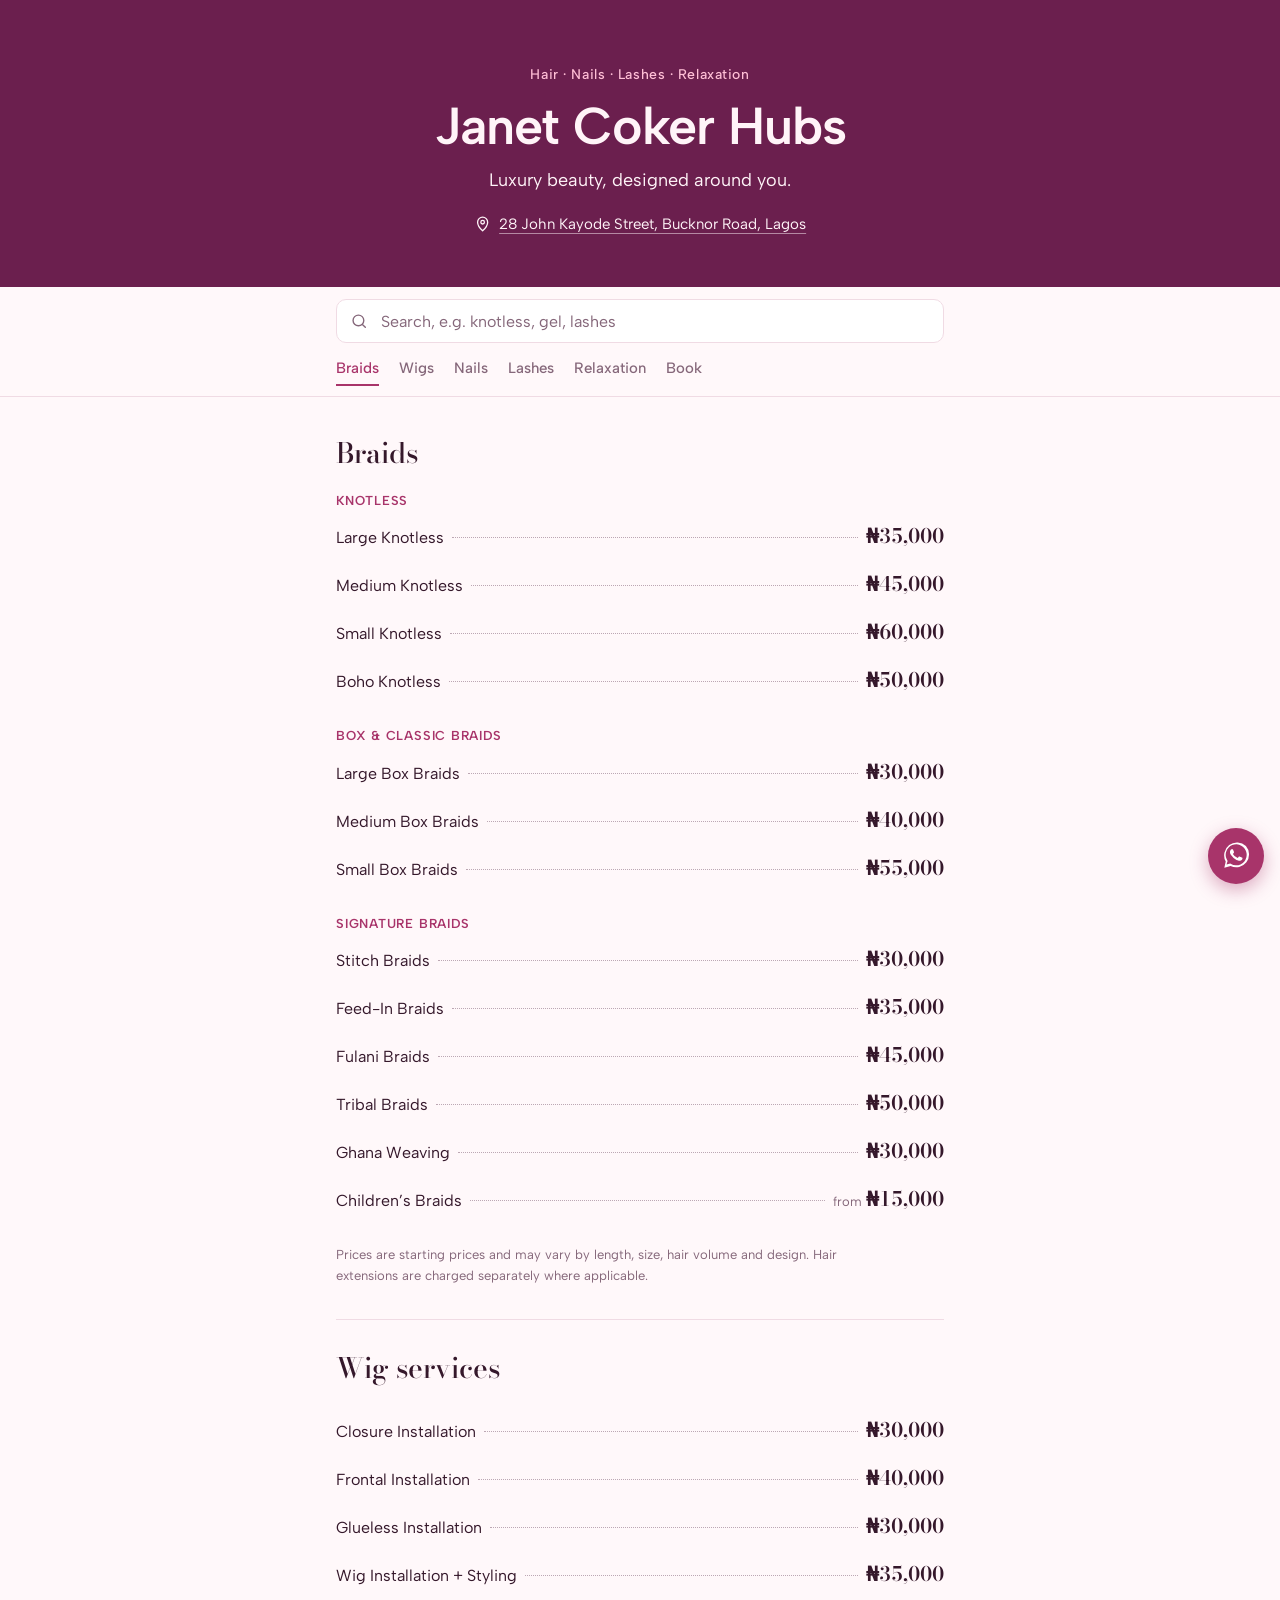
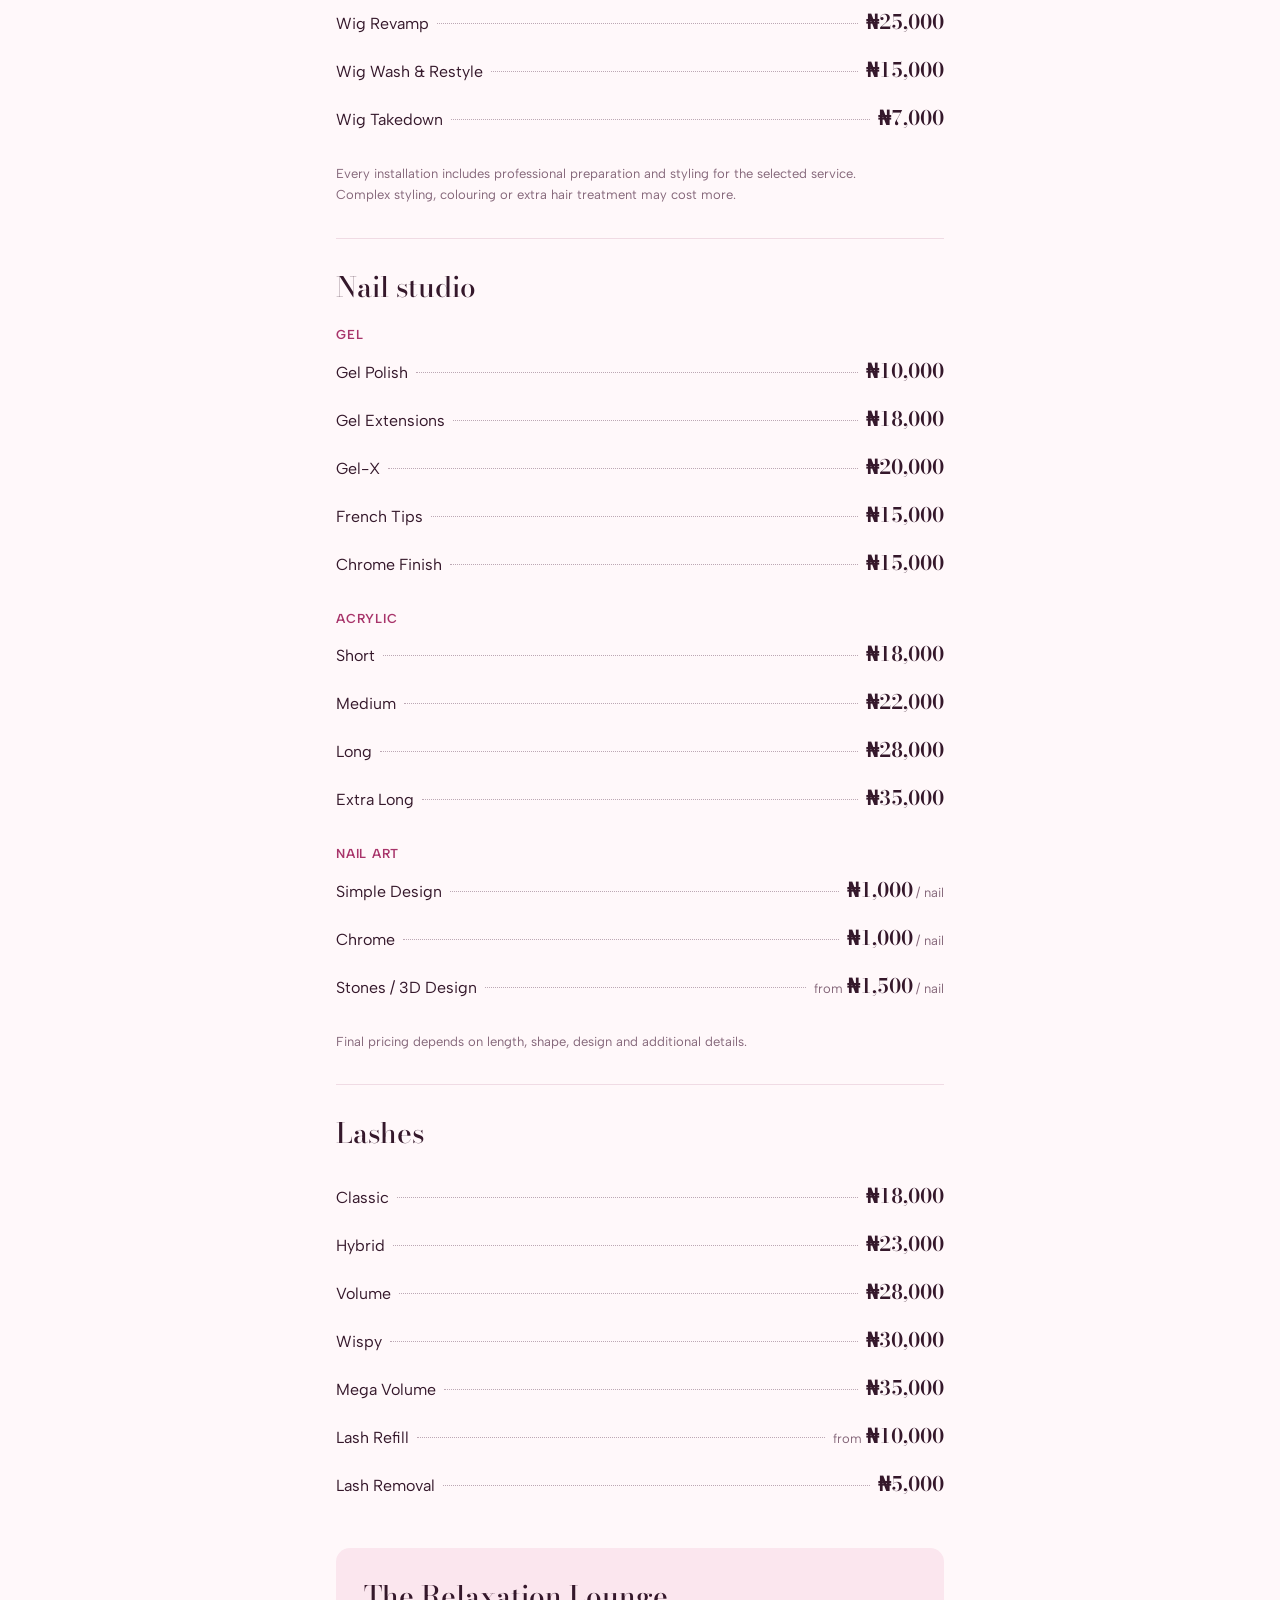
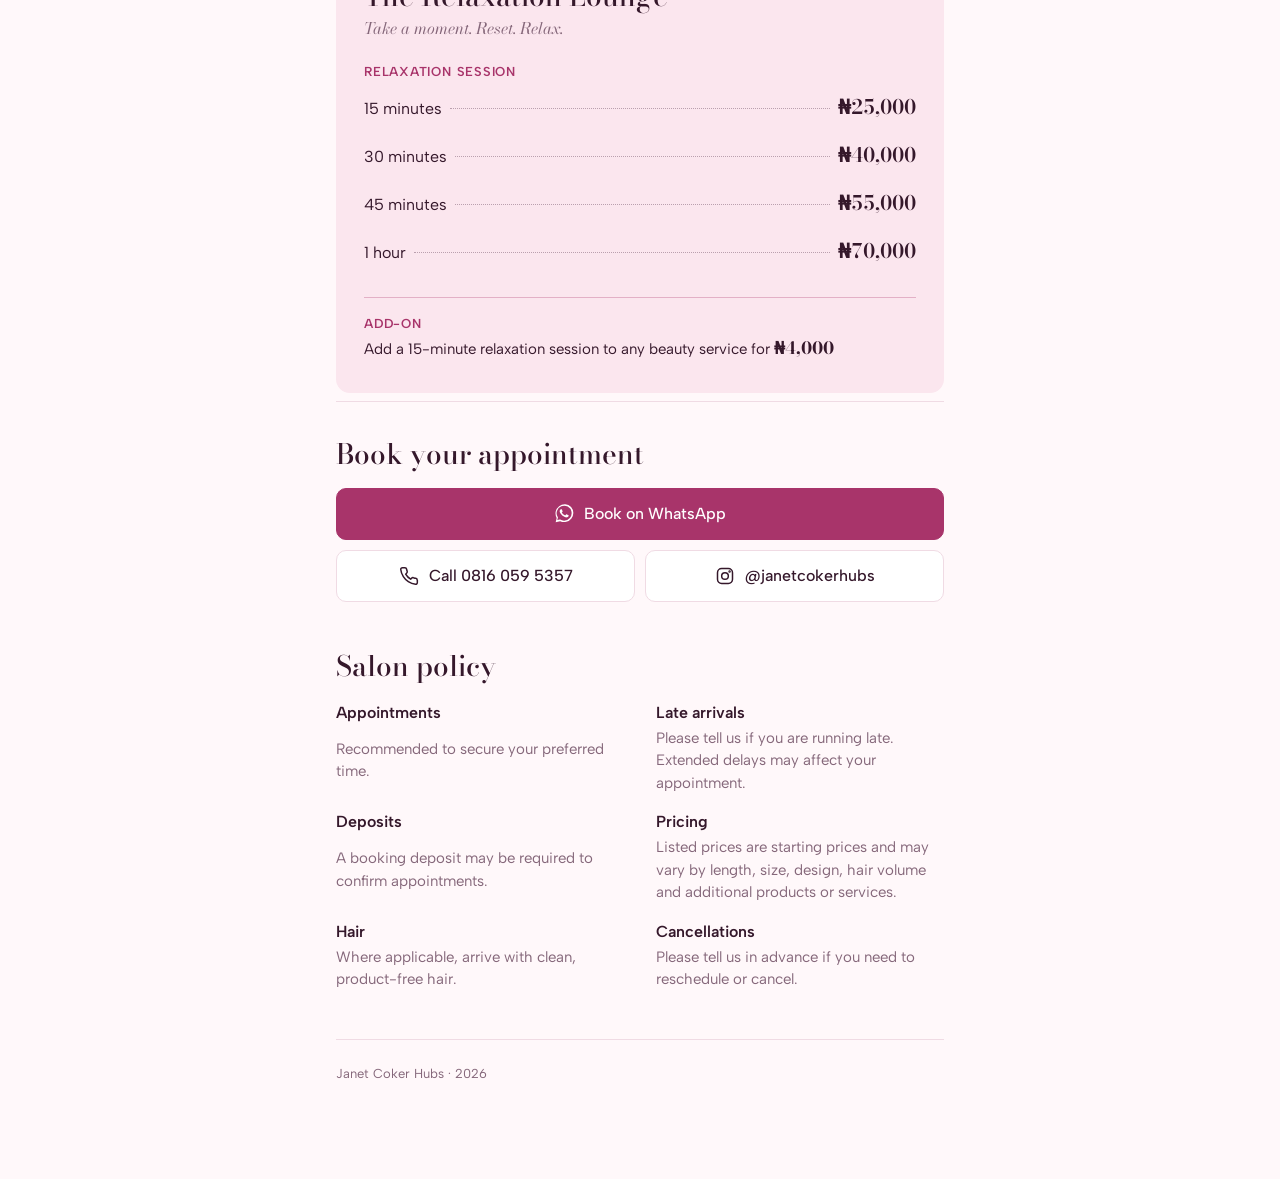
==== docs/index.html @ 13b40c83 "Deploy to Wasmer Edge; move site into docs/ GitHub Pages now serves /docs and Wasmer's Staticfile po" ====
<!doctype html>
<html lang="en">
<head>
  <meta charset="utf-8">
  <meta name="viewport" content="width=device-width, initial-scale=1, viewport-fit=cover">
  <title>Janet Coker Hubs Price List</title>
  <meta name="description" content="Prices for braids, wig services, nails, lashes and relaxation at Janet Coker Hubs, 28 John Kayode Street, Bucknor Road, Lagos.">
  <meta name="theme-color" content="#6B1F4E">
  <meta name="color-scheme" content="light only">
  <link rel="icon" href="data:image/svg+xml,%3Csvg xmlns='http://www.w3.org/2000/svg' viewBox='0 0 64 64'%3E%3Ccircle cx='32' cy='32' r='30' fill='%236B1F4E'/%3E%3Ccircle cx='32' cy='32' r='12' fill='%23FFBFD6'/%3E%3C/svg%3E">
  <link rel="preconnect" href="https://fonts.googleapis.com">
  <link rel="preconnect" href="https://fonts.gstatic.com" crossorigin>
  <link href="https://fonts.googleapis.com/css2?family=Albert+Sans:wght@400;500;600&family=Bodoni+Moda:ital,opsz,wght@0,6..96,500;0,6..96,600;1,6..96,500&display=swap" rel="stylesheet">
  <link rel="stylesheet" href="styles.css">
</head>
<body>

  <header class="hero">
    <div class="wrap">
      <p class="services-line">Hair · Nails · Lashes · Relaxation</p>
      <h1 class="brand">Janet Coker Hubs</h1>
      <p class="tagline">Luxury beauty, designed around you.</p>
      <a class="address" href="https://www.google.com/maps/search/?api=1&amp;query=28+John+Kayode+Street,+Bucknor+Road,+Lagos" target="_blank" rel="noopener">
        <svg viewBox="0 0 24 24" aria-hidden="true" class="stroke"><path d="M12 22s7-6.2 7-12a7 7 0 1 0-14 0c0 5.8 7 12 7 12z"/><circle cx="12" cy="10" r="2.5"/></svg>
        28 John Kayode Street, Bucknor Road, Lagos
      </a>
    </div>
  </header>

  <nav class="toolbar" aria-label="Menu sections">
    <div class="wrap">
      <div class="search">
        <svg viewBox="0 0 24 24" aria-hidden="true"><circle cx="11" cy="11" r="7"/><path d="m20 20-3.5-3.5"/></svg>
        <input id="search" type="search" placeholder="Search, e.g. knotless, gel, lashes" autocomplete="off" aria-label="Search services">
        <button id="clear-search" class="search__clear" type="button" aria-label="Clear search" hidden>&times;</button>
      </div>
      <ul class="chips" id="chips"></ul>
    </div>
  </nav>

  <div class="wrap">
    <main id="menu" class="menu"></main>

    <p class="no-results" id="no-results" hidden>
      Nothing on the menu matches “<span id="no-results-term"></span>”.
      Ask us on WhatsApp and we’ll tell you if we can do it.
    </p>

    <section class="book" id="book" aria-labelledby="book-title">
      <h2 id="book-title">Book your appointment</h2>
      <div class="book__actions">
        <a class="btn btn--primary" href="https://wa.me/2348160595357" target="_blank" rel="noopener">
          <svg viewBox="0 0 24 24" aria-hidden="true"><path d="M20.5 3.5A11 11 0 0 0 3.2 16.7L2 22l5.4-1.4A11 11 0 0 0 20.5 3.5zM12 20a8.9 8.9 0 0 1-4.6-1.3l-.3-.2-3.2.8.9-3.1-.2-.3A9 9 0 1 1 12 20zm4.9-6.7c-.3-.1-1.6-.8-1.8-.9-.3-.1-.4-.1-.6.1l-.8 1c-.2.2-.3.2-.6.1a7.4 7.4 0 0 1-3.6-3.2c-.3-.5.3-.4.8-1.4.1-.2 0-.3 0-.4l-.8-2c-.2-.5-.4-.4-.6-.4h-.5a1 1 0 0 0-.7.3 3 3 0 0 0-.9 2.2 5.1 5.1 0 0 0 1.1 2.7 11.7 11.7 0 0 0 4.5 4c1.7.7 2.3.8 3.2.6a2.7 2.7 0 0 0 1.8-1.2 2.2 2.2 0 0 0 .1-1.2c0-.1-.2-.2-.5-.3z"/></svg>
          Book on WhatsApp
        </a>
        <a class="btn" href="tel:+2348160595357">
          <svg viewBox="0 0 24 24" aria-hidden="true" class="stroke"><path d="M22 16.9v3a2 2 0 0 1-2.2 2 19.8 19.8 0 0 1-8.6-3.1 19.5 19.5 0 0 1-6-6A19.8 19.8 0 0 1 2.1 4.2 2 2 0 0 1 4.1 2h3a2 2 0 0 1 2 1.7c.1.9.4 1.8.7 2.7a2 2 0 0 1-.5 2.1L8 9.8a16 16 0 0 0 6 6l1.3-1.3a2 2 0 0 1 2.1-.4c.9.3 1.8.6 2.7.7a2 2 0 0 1 1.7 2z"/></svg>
          Call 0816 059 5357
        </a>
        <a class="btn" href="https://instagram.com/janetcokerhubs" target="_blank" rel="noopener">
          <svg viewBox="0 0 24 24" aria-hidden="true" class="stroke"><rect x="3" y="3" width="18" height="18" rx="5"/><circle cx="12" cy="12" r="4"/><circle cx="17.5" cy="6.5" r=".6"/></svg>
          @janetcokerhubs
        </a>
      </div>
    </section>

    <section class="policy" id="policy" aria-labelledby="policy-title">
      <h2 id="policy-title">Salon policy</h2>
      <dl class="policy__list" id="policy-list"></dl>
    </section>

    <footer class="footer">
      <p>Janet Coker Hubs &middot; <span id="year"></span></p>
    </footer>
  </div>

  <a class="fab" href="https://wa.me/2348160595357" target="_blank" rel="noopener" aria-label="Book on WhatsApp">
    <svg viewBox="0 0 24 24" aria-hidden="true"><path d="M20.5 3.5A11 11 0 0 0 3.2 16.7L2 22l5.4-1.4A11 11 0 0 0 20.5 3.5zM12 20a8.9 8.9 0 0 1-4.6-1.3l-.3-.2-3.2.8.9-3.1-.2-.3A9 9 0 1 1 12 20zm4.9-6.7c-.3-.1-1.6-.8-1.8-.9-.3-.1-.4-.1-.6.1l-.8 1c-.2.2-.3.2-.6.1a7.4 7.4 0 0 1-3.6-3.2c-.3-.5.3-.4.8-1.4.1-.2 0-.3 0-.4l-.8-2c-.2-.5-.4-.4-.6-.4h-.5a1 1 0 0 0-.7.3 3 3 0 0 0-.9 2.2 5.1 5.1 0 0 0 1.1 2.7 11.7 11.7 0 0 0 4.5 4c1.7.7 2.3.8 3.2.6a2.7 2.7 0 0 0 1.8-1.2 2.2 2.2 0 0 0 .1-1.2c0-.1-.2-.2-.5-.3z"/></svg>
  </a>

  <script src="menu-data.js"></script>
  <script src="script.js"></script>
</body>
</html>
---- docs/styles.css ----
/*
  Layout: one left-aligned column read like a printed salon price list.
  Dotted leaders run from each service to its price. The berry header is
  the one bold block; the Relaxation Lounge is the only boxed section.
*/
:root {
  --bg: #fff8fa;
  --surface: #ffffff;
  --ink: #35182b;
  --muted: #85677a;
  --line: #f0dbe4;
  --accent: #a8346a;
  --on-accent: #ffffff;
  --accent-soft: #fbe6ee;
  --hero-bg: #6b1f4e;
  --hero-ink: #fff4f8;
  --hero-accent: #ffbfd6;

  --display: "Bodoni Moda", "Didot", "Bodoni 72", Georgia, serif;
  --body: "Albert Sans", system-ui, -apple-system, "Segoe UI", Roboto, sans-serif;

  --step--1: .8125rem;  /* 13px  labels, notes */
  --step-0: 1rem;       /* 16px  body, service names */
  --step-1: 1.25rem;    /* 20px  prices */
  --step-2: 1.75rem;    /* 28px  section titles */
  --step-3: clamp(2.5rem, 11vw, 3.75rem); /* brand */

  --gutter: 16px;
  --measure: 40rem;
  --toolbar-h: 118px;
  color-scheme: light;
}

/* ============ Base ============ */
*, *::before, *::after { box-sizing: border-box; }
html { scroll-behavior: smooth; -webkit-text-size-adjust: 100%; }

body {
  margin: 0;
  background: var(--bg);
  color: var(--ink);
  font-family: var(--body);
  font-size: var(--step-0);
  line-height: 1.5;
  -webkit-font-smoothing: antialiased;
}
h1, h2, h3, p, dl, dd { margin: 0; }
h1, h2 { text-wrap: balance; }
a { color: inherit; }
[hidden] { display: none !important; }
:focus-visible { outline: 2px solid var(--accent); outline-offset: 3px; border-radius: 4px; }

svg { width: 1.15em; height: 1.15em; flex: none; fill: currentColor; }
svg.stroke {
  fill: none; stroke: currentColor; stroke-width: 1.8; stroke-linecap: round; stroke-linejoin: round;
}

.wrap {
  max-width: var(--measure);
  margin-inline: auto;
  padding-inline: var(--gutter);
}

/* ============ Header ============ */
.hero {
  background: var(--hero-bg);
  color: var(--hero-ink);
  padding-block: calc(40px + env(safe-area-inset-top, 0px)) 36px;
}
.hero .wrap { display: grid; gap: 14px; justify-items: center; text-align: center; }
/* Header text uses the sans face: solid strokes read better on the berry ground */
.services-line {
  font-size: .875rem;
  font-weight: 500;
  letter-spacing: .04em;
  color: var(--hero-accent);
}
.brand {
  font-family: var(--body);
  font-weight: 600;
  font-size: clamp(2.25rem, 10vw, 3.25rem);
  line-height: 1.05;
  letter-spacing: -.02em;
}
.tagline {
  text-wrap: balance;
  font-family: var(--body);
  font-size: 1.125rem;
  line-height: 1.4;
}
.address {
  justify-self: center;
  margin-top: 6px;
  display: inline-flex; align-items: center; gap: 8px;
  font-size: .9375rem;
  text-decoration: underline;
  text-decoration-color: color-mix(in srgb, var(--hero-ink) 50%, transparent);
  text-underline-offset: 4px;
}
.address:hover { text-decoration-color: var(--hero-accent); }

/* ============ Sticky search and section links ============ */
.toolbar {
  position: sticky;
  top: env(safe-area-inset-top, 0px);
  z-index: 10;
  background: color-mix(in srgb, var(--bg) 92%, transparent);
  -webkit-backdrop-filter: blur(12px);
  backdrop-filter: blur(12px);
  border-bottom: 1px solid var(--line);
  padding-block: 12px 10px;
}
.search { position: relative; display: flex; align-items: center; }
.search svg {
  position: absolute; left: 14px;
  color: var(--muted);
  pointer-events: none;
  fill: none; stroke: currentColor; stroke-width: 1.8; stroke-linecap: round;
}
.search input {
  width: 100%;
  height: 44px;
  padding: 0 44px;
  font: inherit;
  color: var(--ink);
  background: var(--surface);
  border: 1px solid var(--line);
  border-radius: 10px;
  outline: none;
  -webkit-appearance: none;
  appearance: none;
}
.search input::placeholder { color: var(--muted); }
.search input::-webkit-search-cancel-button { display: none; }
.search input:focus { border-color: var(--accent); }
.search__clear {
  position: absolute; right: 6px;
  width: 32px; height: 32px;
  border: 0; border-radius: 8px;
  background: transparent;
  color: var(--muted);
  font-size: 22px; line-height: 1;
  cursor: pointer;
}

.chips {
  list-style: none;
  margin: 10px 0 0;
  padding: 0;
  display: flex; gap: 20px;
  overflow-x: auto;
  scrollbar-width: none;
}
.chips::-webkit-scrollbar { display: none; }
.chip {
  display: block;
  white-space: nowrap;
  padding-block: 4px;
  font-size: .9375rem;
  font-weight: 500;
  text-decoration: none;
  color: var(--muted);
  border-bottom: 2px solid transparent;
}
.chip:hover { color: var(--ink); }
.chip.is-active { color: var(--accent); border-bottom-color: var(--accent); }

/* ============ Price list ============ */
.menu { display: grid; padding-block: 8px 0; }

.section {
  scroll-margin-top: calc(var(--toolbar-h) + env(safe-area-inset-top, 0px));
  padding-block: 32px;
  display: grid;
  gap: 22px;
}
.section + .section { border-top: 1px solid var(--line); }

.section__head { display: grid; gap: 4px; }
.section__title {
  font-family: var(--display);
  font-weight: 500;
  font-size: var(--step-2);
  line-height: 1.15;
}
.section__subtitle {
  font-family: var(--display);
  font-style: italic;
  color: var(--muted);
}

.group { display: grid; gap: 2px; }
.group__title {
  font-size: var(--step--1);
  font-weight: 600;
  letter-spacing: .06em;
  text-transform: uppercase;
  color: var(--accent);
}

.items { list-style: none; margin: 0; padding: 0; }
.item {
  display: flex;
  align-items: baseline;
  gap: 8px;
  padding-block: 9px;
}
.item__name { min-width: 0; }
.item__dots {
  flex: 1;
  min-width: 12px;
  border-bottom: 1px dotted color-mix(in srgb, var(--muted) 55%, transparent);
  transform: translateY(-5px);
}
.price {
  font-family: var(--display);
  font-weight: 600;
  font-size: var(--step-1);
  white-space: nowrap;
  font-variant-numeric: lining-nums tabular-nums;
}
.price__from, .price__unit {
  font-family: var(--body);
  font-weight: 400;
  font-size: var(--step--1);
  color: var(--muted);
}
.price__from { margin-right: 4px; }
.price__unit { margin-left: 3px; }

.note {
  font-size: var(--step--1);
  line-height: 1.6;
  color: var(--muted);
  max-width: 34rem;
}

/* The Relaxation Lounge is the one boxed section */
.section--featured {
  margin-block: 8px;
  padding: 28px 20px;
  background: var(--accent-soft);
  border-radius: 14px;
}
.section--featured + .section,
.section + .section--featured { border-top: 0; }
.callout {
  display: grid;
  gap: 2px;
  padding-top: 16px;
  border-top: 1px solid color-mix(in srgb, var(--accent) 30%, transparent);
  font-size: .9375rem;
}
.callout__label {
  font-size: var(--step--1);
  font-weight: 600;
  letter-spacing: .06em;
  text-transform: uppercase;
  color: var(--accent);
}
.callout strong { font-family: var(--display); font-size: 1.0625rem; }

.no-results {
  padding-block: 32px;
  color: var(--muted);
}

/* ============ Booking ============ */
.book {
  scroll-margin-top: calc(var(--toolbar-h) + env(safe-area-inset-top, 0px));
  padding-block: 36px 8px;
  border-top: 1px solid var(--line);
  display: grid;
  gap: 18px;
}
.book h2, .policy h2 {
  font-family: var(--display);
  font-weight: 500;
  font-size: var(--step-2);
  line-height: 1.15;
}
.book__actions { display: grid; gap: 10px; }
.btn {
  display: flex; align-items: center; justify-content: center; gap: 10px;
  min-height: 52px;
  padding-inline: 20px;
  font-weight: 500;
  text-decoration: none;
  color: var(--ink);
  background: var(--surface);
  border: 1px solid var(--line);
  border-radius: 10px;
}
.btn:hover { border-color: var(--accent); }
.btn svg { width: 20px; height: 20px; }
.btn--primary {
  background: var(--accent);
  border-color: var(--accent);
  color: var(--on-accent);
}
.btn--primary:hover { filter: brightness(1.08); }

/* ============ Policy ============ */
.policy {
  padding-block: 40px 0;
  display: grid;
  gap: 18px;
}
.policy__list { display: grid; gap: 16px; }
.policy__list div { display: grid; gap: 2px; }
.policy__list dt { font-weight: 600; }
.policy__list dd { color: var(--muted); font-size: .9375rem; }

/* ============ Footer & floating WhatsApp ============ */
.footer {
  margin-top: 48px;
  padding-block: 24px calc(96px + env(safe-area-inset-bottom, 0px));
  border-top: 1px solid var(--line);
  font-size: var(--step--1);
  color: var(--muted);
}

.fab {
  position: fixed;
  right: 16px;
  bottom: calc(16px + env(safe-area-inset-bottom, 0px));
  z-index: 20;
  width: 56px; height: 56px;
  display: grid; place-items: center;
  border-radius: 50%;
  background: var(--accent);
  color: var(--on-accent);
  box-shadow: 0 6px 18px color-mix(in srgb, var(--accent) 40%, transparent);
}
.fab svg { width: 28px; height: 28px; }

/* ============ Wider screens ============ */
@media (min-width: 640px) {
  .hero { padding-block: calc(64px + env(safe-area-inset-top, 0px)) 52px; }
  .section--featured { padding: 32px 28px; }
  .book__actions { grid-template-columns: 1fr 1fr; }
  .book__actions .btn--primary { grid-column: 1 / -1; }
  .policy__list { grid-template-columns: 1fr 1fr; column-gap: 32px; }
}

@media (prefers-reduced-motion: reduce) {
  html { scroll-behavior: auto; }
}

@media print {
  .toolbar, .fab, .book__actions { display: none; }
  .section { break-inside: avoid; }
}
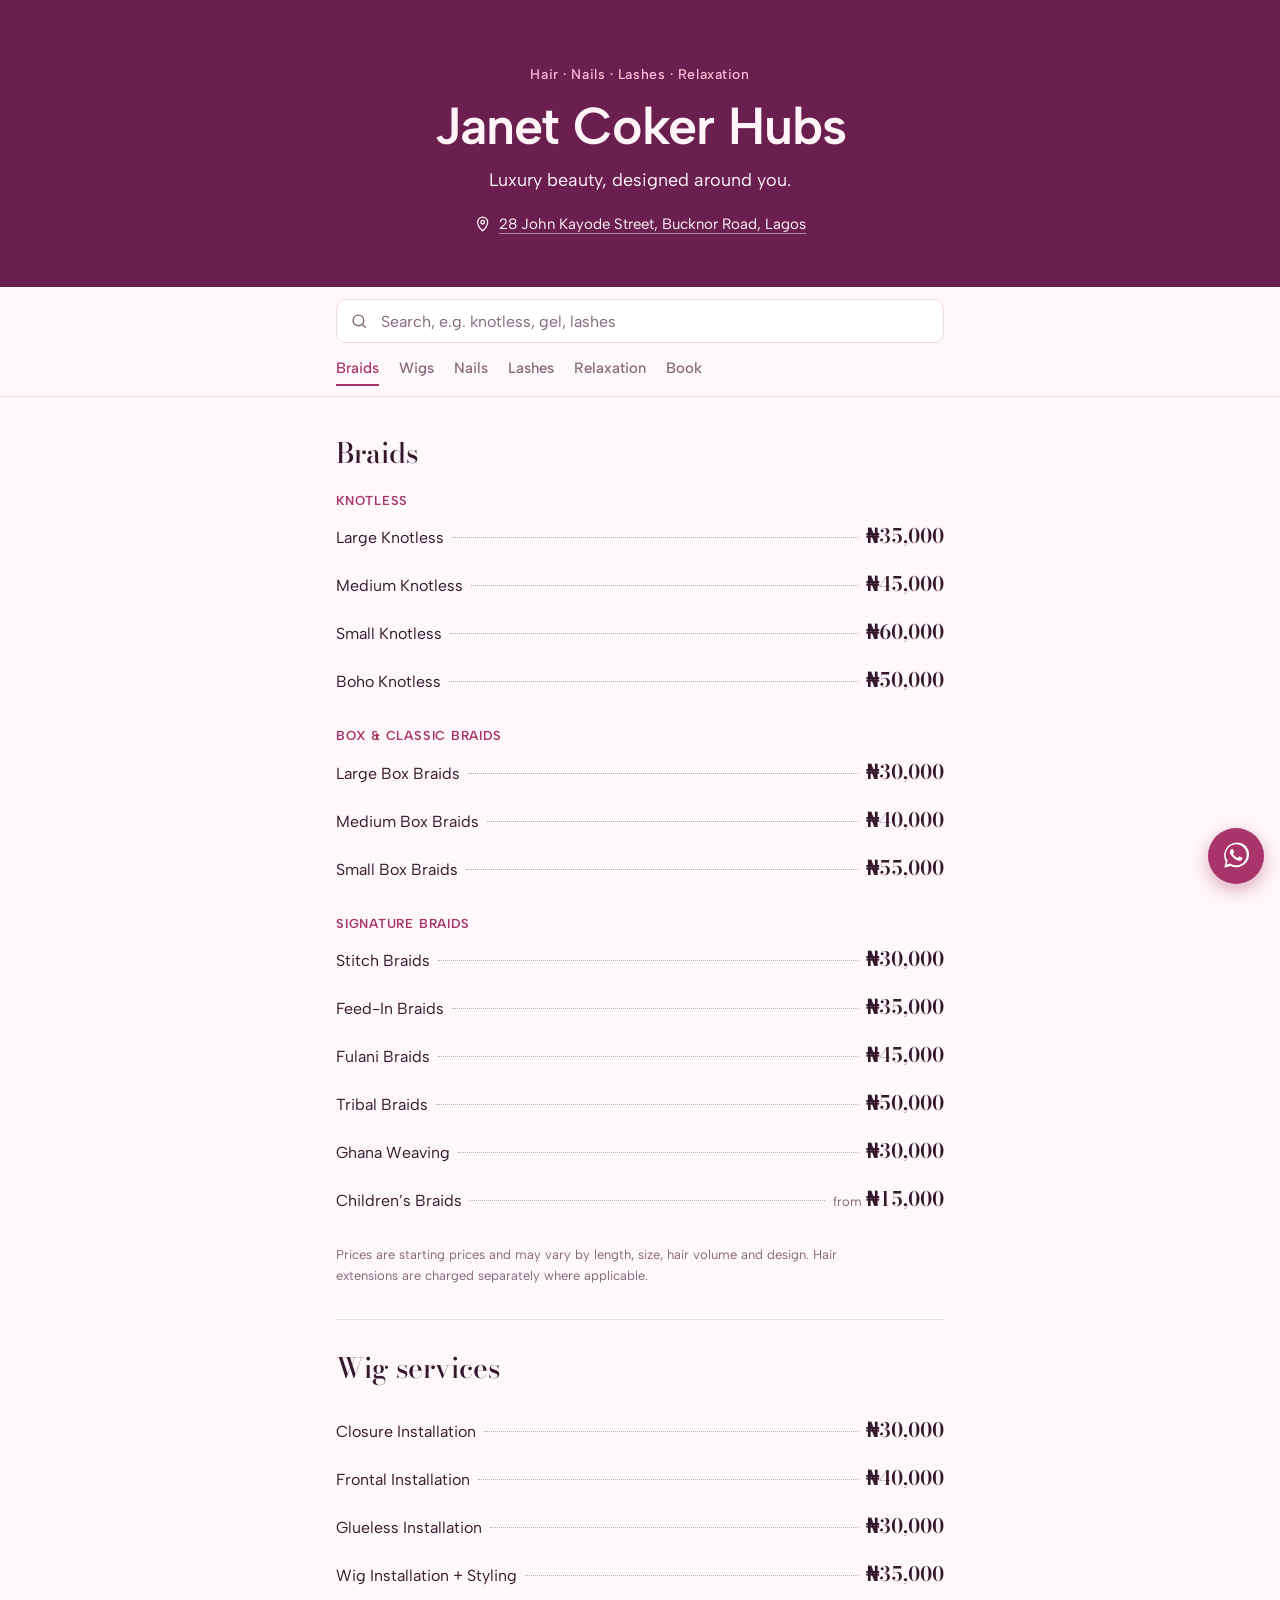
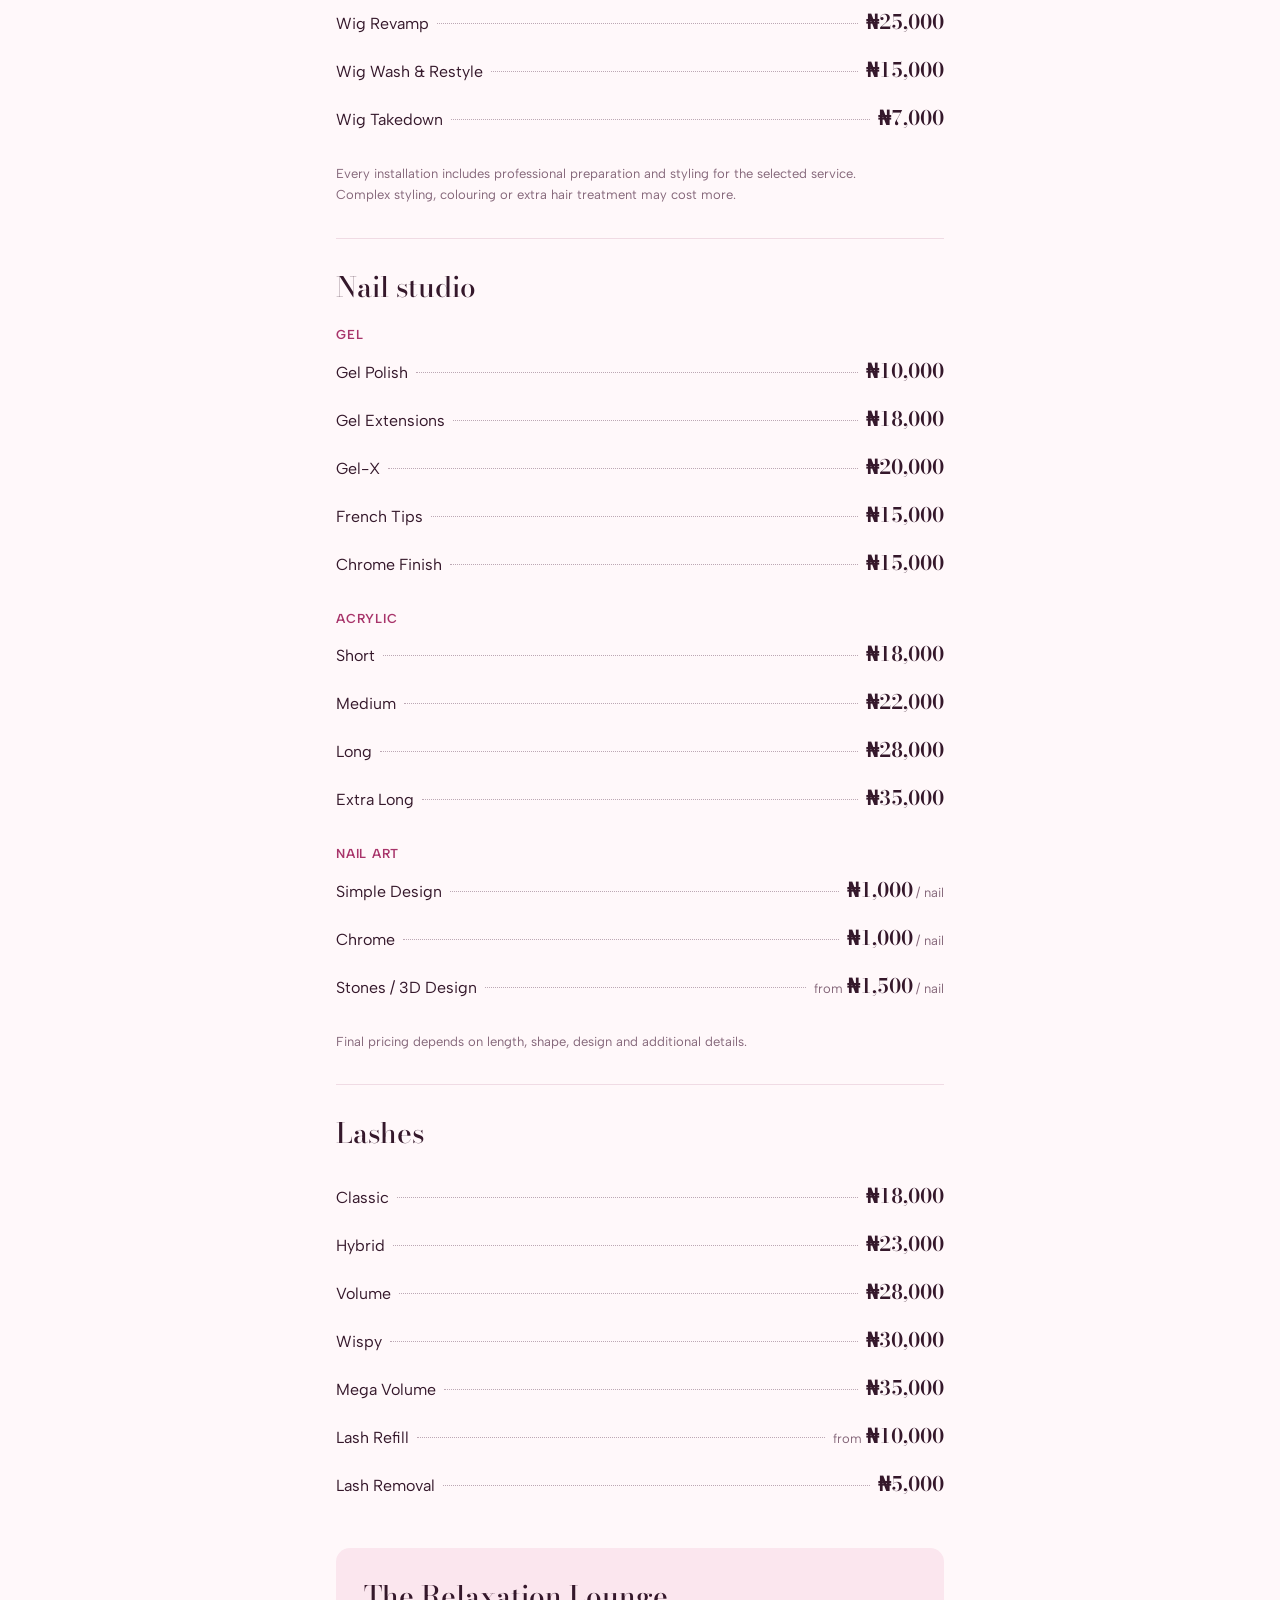
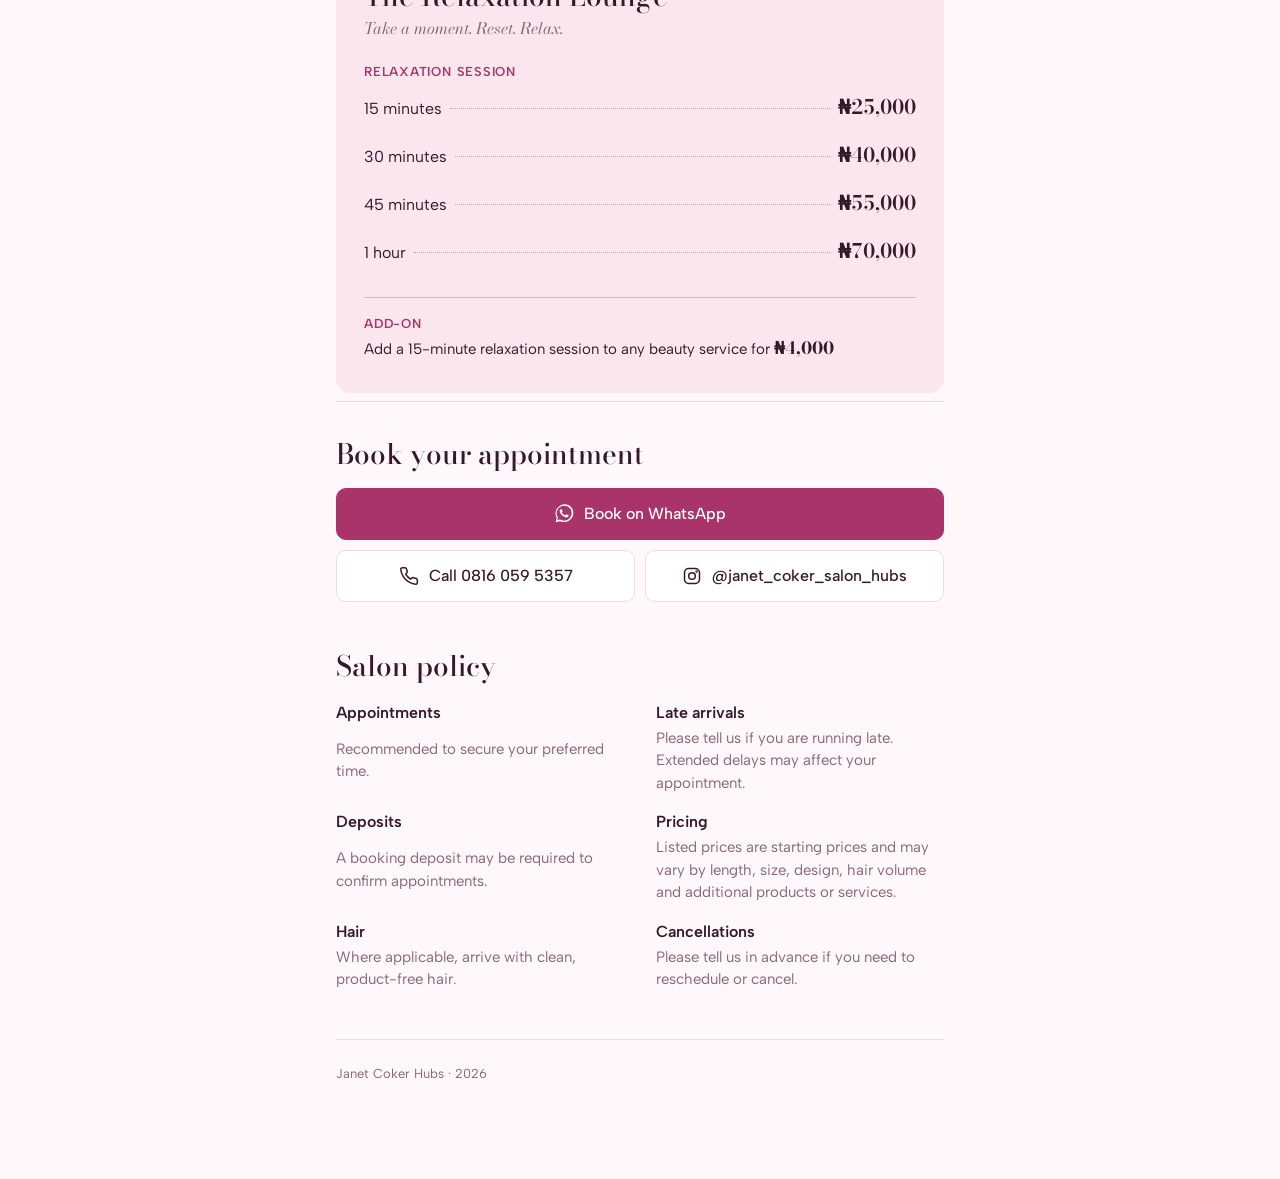
==== commit 59994f43: "Fix Instagram handle: @janet_coker_salon_hubs Co-Authored-By: Claude Opus 5.5 <noreply@anthropic.com" ====
--- a/docs/index.html
+++ b/docs/index.html
@@ -57,9 +57,9 @@
           <svg viewBox="0 0 24 24" aria-hidden="true" class="stroke"><path d="M22 16.9v3a2 2 0 0 1-2.2 2 19.8 19.8 0 0 1-8.6-3.1 19.5 19.5 0 0 1-6-6A19.8 19.8 0 0 1 2.1 4.2 2 2 0 0 1 4.1 2h3a2 2 0 0 1 2 1.7c.1.9.4 1.8.7 2.7a2 2 0 0 1-.5 2.1L8 9.8a16 16 0 0 0 6 6l1.3-1.3a2 2 0 0 1 2.1-.4c.9.3 1.8.6 2.7.7a2 2 0 0 1 1.7 2z"/></svg>
           Call 0816 059 5357
         </a>
-        <a class="btn" href="https://instagram.com/janetcokerhubs" target="_blank" rel="noopener">
+        <a class="btn" href="https://www.instagram.com/janet_coker_salon_hubs/" target="_blank" rel="noopener">
           <svg viewBox="0 0 24 24" aria-hidden="true" class="stroke"><rect x="3" y="3" width="18" height="18" rx="5"/><circle cx="12" cy="12" r="4"/><circle cx="17.5" cy="6.5" r=".6"/></svg>
-          @janetcokerhubs
+          @janet_coker_salon_hubs
         </a>
       </div>
     </section>
